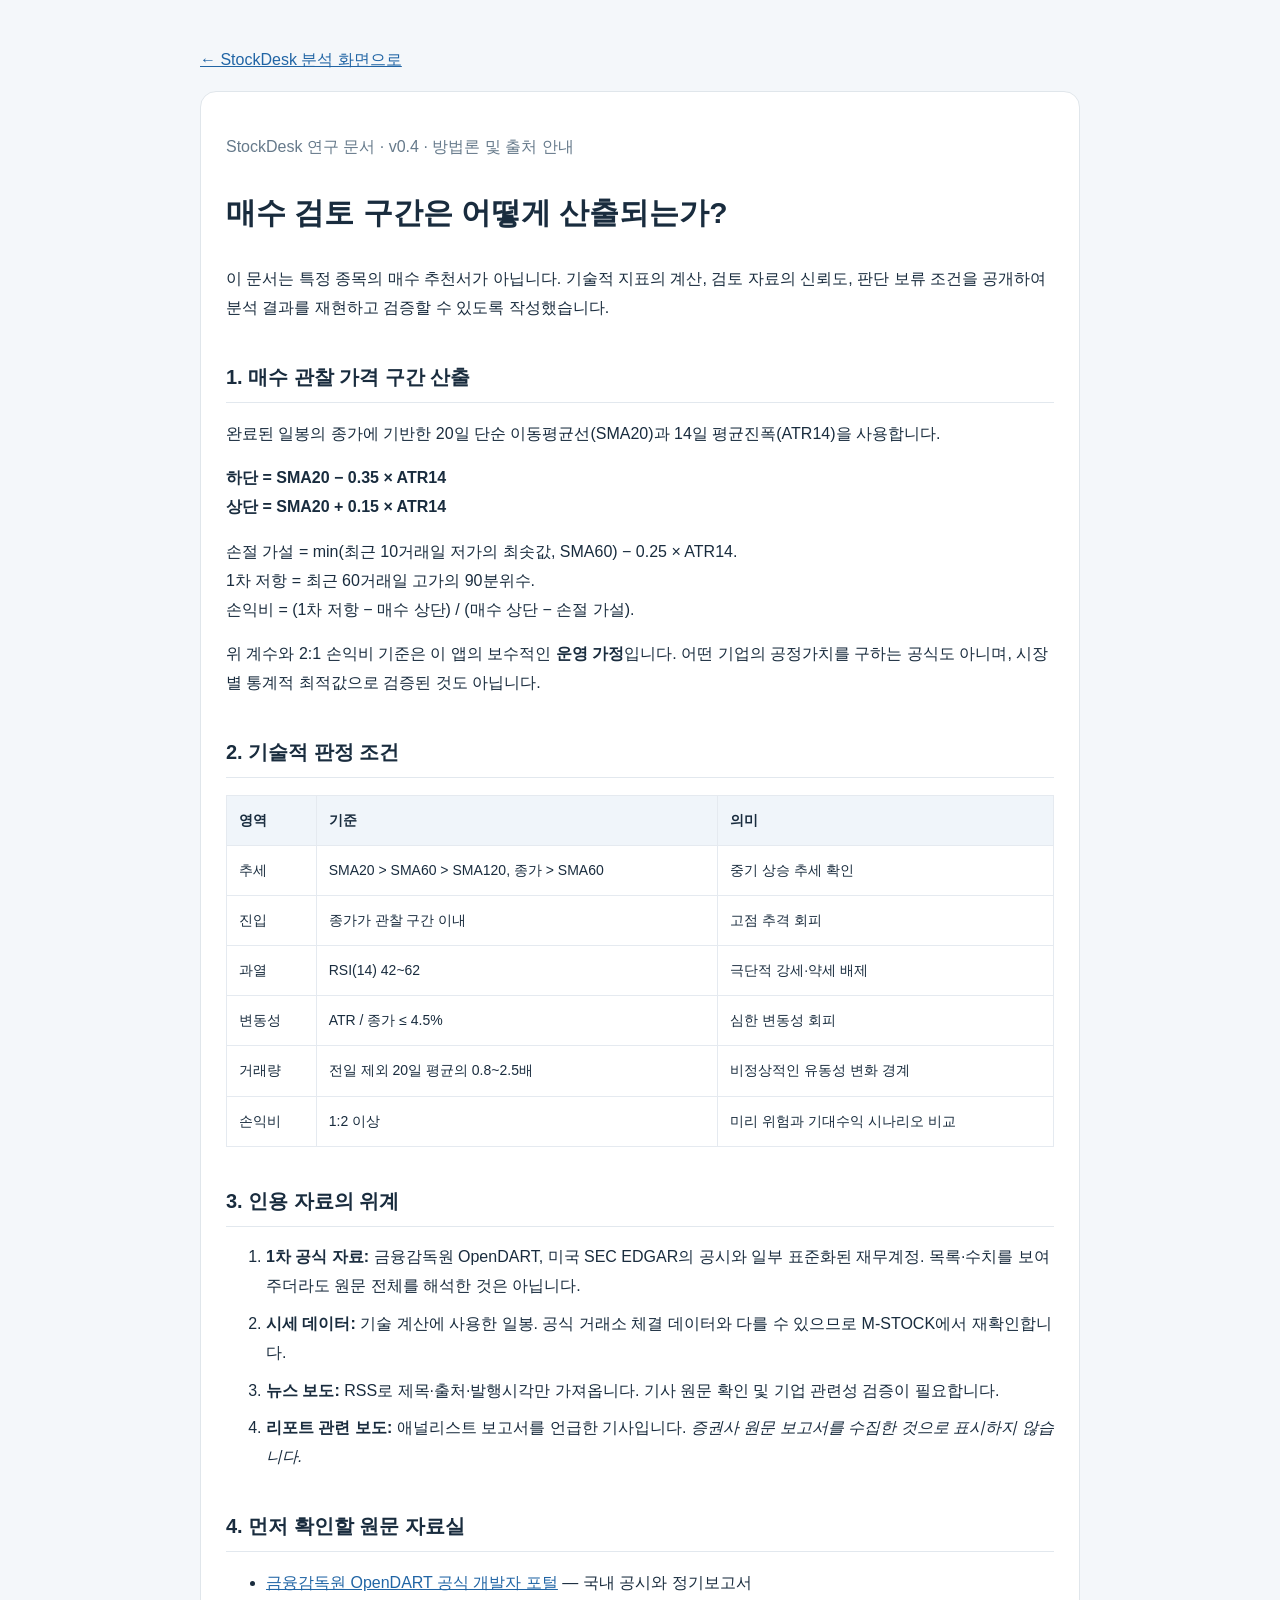
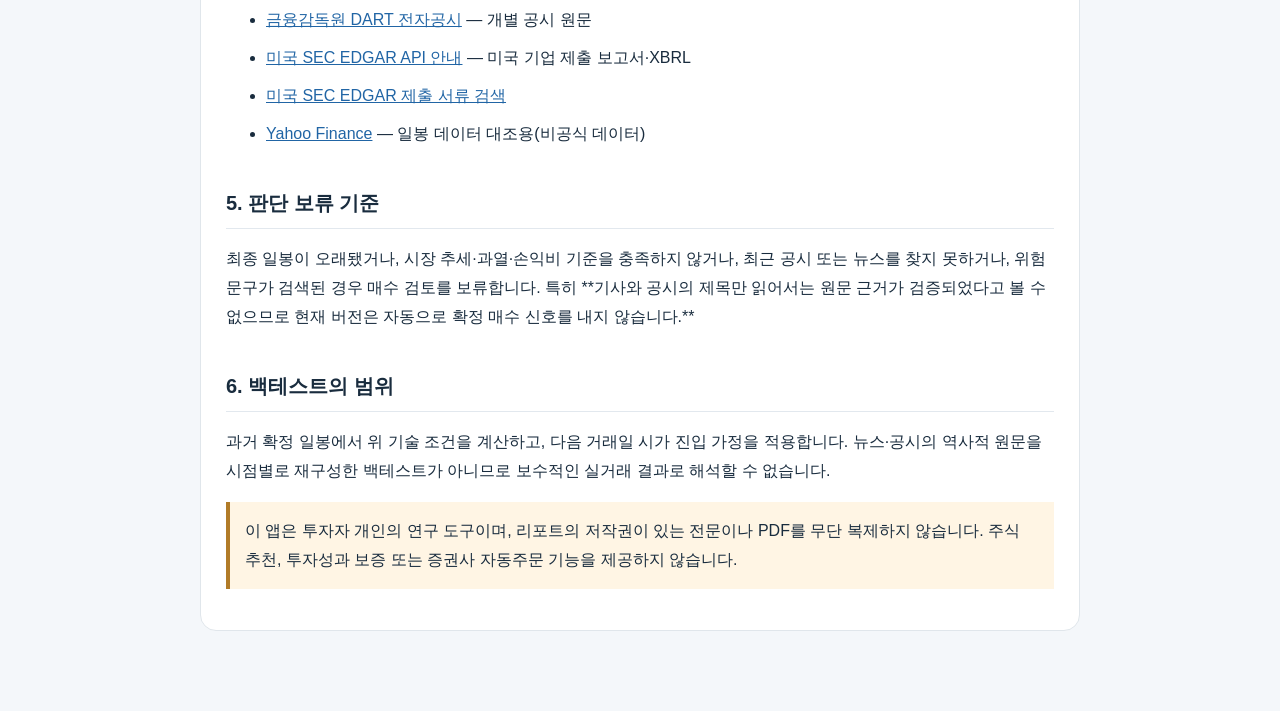
==== static/evidence-guide.html @ 6f180c1d "Restore StockDesk v0.4 source snapshot for safe migration" ====
<!doctype html><html lang="ko"><head><meta charset="utf-8"><meta name="viewport" content="width=device-width,initial-scale=1"><title>StockDesk 분석 근거 문서 | 기준과 검증 절차</title>
<style>body{font-family:-apple-system,BlinkMacSystemFont,'Malgun Gothic',sans-serif;margin:0;background:#f4f7fa;color:#192c3e;line-height:1.8}.wrap{max-width:880px;margin:0 auto;padding:30px 24px 80px}h1{font-size:30px}h2{font-size:20px;border-bottom:1px solid #e2e8ee;padding-bottom:7px;margin-top:36px}a{color:#2165a5}article{padding:25px;background:white;border:1px solid #e0e6eb;border-radius:16px}li{margin:9px 0}.muted{color:#667a8b}.caution{background:#fff5e4;border-left:4px solid #b17b28;padding:15px}table{border-collapse:collapse;width:100%;font-size:14px}td,th{border:1px solid #e5eaf0;padding:12px;vertical-align:top}th{background:#f0f5fa;text-align:left}</style></head><body><main class="wrap"><p><a href="/">← StockDesk 분석 화면으로</a></p><article><p class="muted">StockDesk 연구 문서 · v0.4 · 방법론 및 출처 안내</p><h1>매수 검토 구간은 어떻게 산출되는가?</h1><p>이 문서는 특정 종목의 매수 추천서가 아닙니다. 기술적 지표의 계산, 검토 자료의 신뢰도, 판단 보류 조건을 공개하여 분석 결과를 재현하고 검증할 수 있도록 작성했습니다.</p>
<h2>1. 매수 관찰 가격 구간 산출</h2><p>완료된 일봉의 종가에 기반한 20일 단순 이동평균선(SMA20)과 14일 평균진폭(ATR14)을 사용합니다.</p><p><strong>하단 = SMA20 − 0.35 × ATR14</strong><br><strong>상단 = SMA20 + 0.15 × ATR14</strong></p><p>손절 가설 = min(최근 10거래일 저가의 최솟값, SMA60) − 0.25 × ATR14.<br>1차 저항 = 최근 60거래일 고가의 90분위수.<br>손익비 = (1차 저항 − 매수 상단) / (매수 상단 − 손절 가설).</p><p>위 계수와 2:1 손익비 기준은 이 앱의 보수적인 <strong>운영 가정</strong>입니다. 어떤 기업의 공정가치를 구하는 공식도 아니며, 시장별 통계적 최적값으로 검증된 것도 아닙니다.</p>
<h2>2. 기술적 판정 조건</h2><table><thead><tr><th>영역</th><th>기준</th><th>의미</th></tr></thead><tbody><tr><td>추세</td><td>SMA20 &gt; SMA60 &gt; SMA120, 종가 &gt; SMA60</td><td>중기 상승 추세 확인</td></tr><tr><td>진입</td><td>종가가 관찰 구간 이내</td><td>고점 추격 회피</td></tr><tr><td>과열</td><td>RSI(14) 42~62</td><td>극단적 강세·약세 배제</td></tr><tr><td>변동성</td><td>ATR / 종가 ≤ 4.5%</td><td>심한 변동성 회피</td></tr><tr><td>거래량</td><td>전일 제외 20일 평균의 0.8~2.5배</td><td>비정상적인 유동성 변화 경계</td></tr><tr><td>손익비</td><td>1:2 이상</td><td>미리 위험과 기대수익 시나리오 비교</td></tr></tbody></table>
<h2>3. 인용 자료의 위계</h2><ol><li><strong>1차 공식 자료:</strong> 금융감독원 OpenDART, 미국 SEC EDGAR의 공시와 일부 표준화된 재무계정. 목록·수치를 보여주더라도 원문 전체를 해석한 것은 아닙니다.</li><li><strong>시세 데이터:</strong> 기술 계산에 사용한 일봉. 공식 거래소 체결 데이터와 다를 수 있으므로 M-STOCK에서 재확인합니다.</li><li><strong>뉴스 보도:</strong> RSS로 제목·출처·발행시각만 가져옵니다. 기사 원문 확인 및 기업 관련성 검증이 필요합니다.</li><li><strong>리포트 관련 보도:</strong> 애널리스트 보고서를 언급한 기사입니다. <em>증권사 원문 보고서를 수집한 것으로 표시하지 않습니다.</em></li></ol>
<h2>4. 먼저 확인할 원문 자료실</h2><ul><li><a href="https://opendart.fss.or.kr/" target="_blank" rel="noopener noreferrer">금융감독원 OpenDART 공식 개발자 포털</a> — 국내 공시와 정기보고서</li><li><a href="https://dart.fss.or.kr/" target="_blank" rel="noopener noreferrer">금융감독원 DART 전자공시</a> — 개별 공시 원문</li><li><a href="https://www.sec.gov/search-filings/edgar-application-programming-interfaces" target="_blank" rel="noopener noreferrer">미국 SEC EDGAR API 안내</a> — 미국 기업 제출 보고서·XBRL</li><li><a href="https://www.sec.gov/edgar/search/" target="_blank" rel="noopener noreferrer">미국 SEC EDGAR 제출 서류 검색</a></li><li><a href="https://finance.yahoo.com/" target="_blank" rel="noopener noreferrer">Yahoo Finance</a> — 일봉 데이터 대조용(비공식 데이터)</li></ul>
<h2>5. 판단 보류 기준</h2><p>최종 일봉이 오래됐거나, 시장 추세·과열·손익비 기준을 충족하지 않거나, 최근 공시 또는 뉴스를 찾지 못하거나, 위험 문구가 검색된 경우 매수 검토를 보류합니다. 특히 **기사와 공시의 제목만 읽어서는 원문 근거가 검증되었다고 볼 수 없으므로 현재 버전은 자동으로 확정 매수 신호를 내지 않습니다.**</p>
<h2>6. 백테스트의 범위</h2><p>과거 확정 일봉에서 위 기술 조건을 계산하고, 다음 거래일 시가 진입 가정을 적용합니다. 뉴스·공시의 역사적 원문을 시점별로 재구성한 백테스트가 아니므로 보수적인 실거래 결과로 해석할 수 없습니다.</p><p class="caution">이 앱은 투자자 개인의 연구 도구이며, 리포트의 저작권이 있는 전문이나 PDF를 무단 복제하지 않습니다. 주식 추천, 투자성과 보증 또는 증권사 자동주문 기능을 제공하지 않습니다.</p></article></main></body></html>
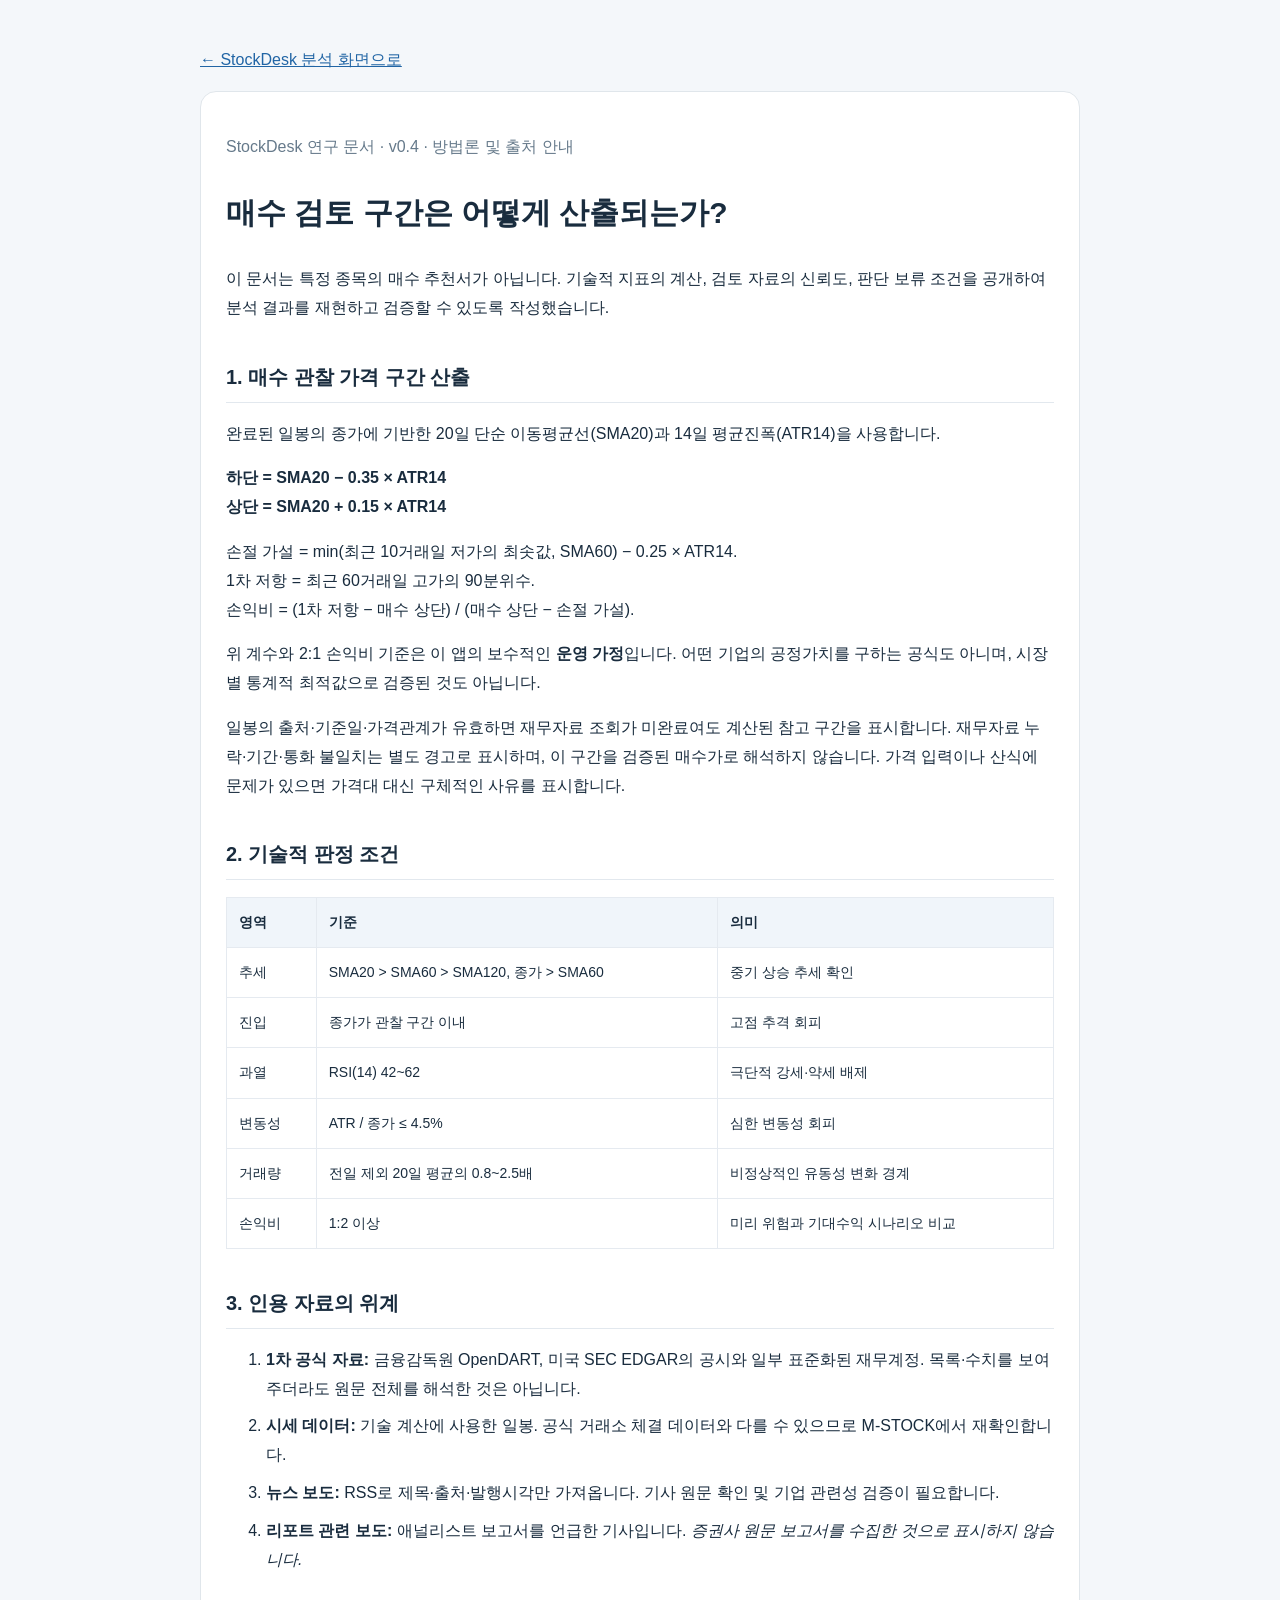
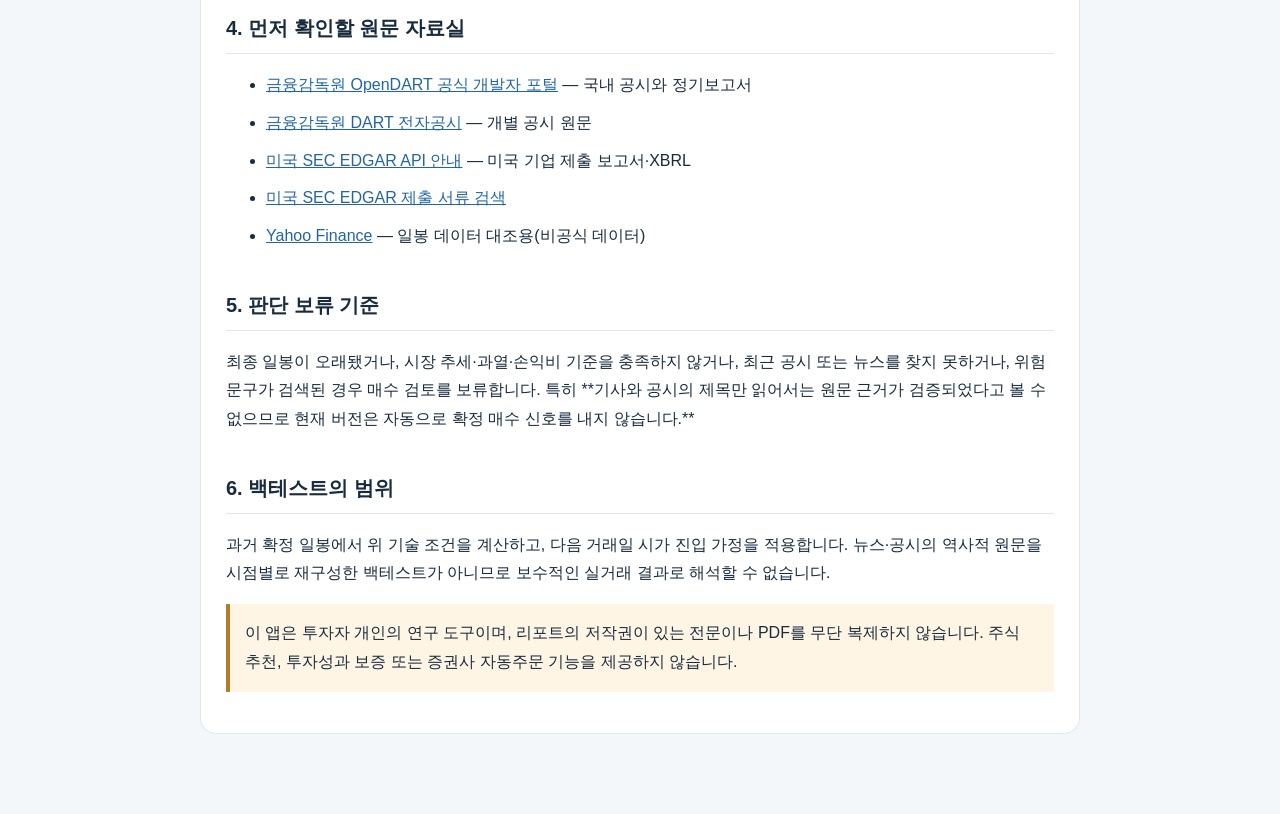
==== commit 40c73bd1: "Add stock timing summary, Naver research, US macro checks and stock questions Preserve existing DART" ====
--- a/static/evidence-guide.html
+++ b/static/evidence-guide.html
@@ -1,6 +1,7 @@
 <!doctype html><html lang="ko"><head><meta charset="utf-8"><meta name="viewport" content="width=device-width,initial-scale=1"><title>StockDesk 분석 근거 문서 | 기준과 검증 절차</title>
 <style>body{font-family:-apple-system,BlinkMacSystemFont,'Malgun Gothic',sans-serif;margin:0;background:#f4f7fa;color:#192c3e;line-height:1.8}.wrap{max-width:880px;margin:0 auto;padding:30px 24px 80px}h1{font-size:30px}h2{font-size:20px;border-bottom:1px solid #e2e8ee;padding-bottom:7px;margin-top:36px}a{color:#2165a5}article{padding:25px;background:white;border:1px solid #e0e6eb;border-radius:16px}li{margin:9px 0}.muted{color:#667a8b}.caution{background:#fff5e4;border-left:4px solid #b17b28;padding:15px}table{border-collapse:collapse;width:100%;font-size:14px}td,th{border:1px solid #e5eaf0;padding:12px;vertical-align:top}th{background:#f0f5fa;text-align:left}</style></head><body><main class="wrap"><p><a href="/">← StockDesk 분석 화면으로</a></p><article><p class="muted">StockDesk 연구 문서 · v0.4 · 방법론 및 출처 안내</p><h1>매수 검토 구간은 어떻게 산출되는가?</h1><p>이 문서는 특정 종목의 매수 추천서가 아닙니다. 기술적 지표의 계산, 검토 자료의 신뢰도, 판단 보류 조건을 공개하여 분석 결과를 재현하고 검증할 수 있도록 작성했습니다.</p>
 <h2>1. 매수 관찰 가격 구간 산출</h2><p>완료된 일봉의 종가에 기반한 20일 단순 이동평균선(SMA20)과 14일 평균진폭(ATR14)을 사용합니다.</p><p><strong>하단 = SMA20 − 0.35 × ATR14</strong><br><strong>상단 = SMA20 + 0.15 × ATR14</strong></p><p>손절 가설 = min(최근 10거래일 저가의 최솟값, SMA60) − 0.25 × ATR14.<br>1차 저항 = 최근 60거래일 고가의 90분위수.<br>손익비 = (1차 저항 − 매수 상단) / (매수 상단 − 손절 가설).</p><p>위 계수와 2:1 손익비 기준은 이 앱의 보수적인 <strong>운영 가정</strong>입니다. 어떤 기업의 공정가치를 구하는 공식도 아니며, 시장별 통계적 최적값으로 검증된 것도 아닙니다.</p>
+<p>일봉의 출처·기준일·가격관계가 유효하면 재무자료 조회가 미완료여도 계산된 참고 구간을 표시합니다. 재무자료 누락·기간·통화 불일치는 별도 경고로 표시하며, 이 구간을 검증된 매수가로 해석하지 않습니다. 가격 입력이나 산식에 문제가 있으면 가격대 대신 구체적인 사유를 표시합니다.</p>
 <h2>2. 기술적 판정 조건</h2><table><thead><tr><th>영역</th><th>기준</th><th>의미</th></tr></thead><tbody><tr><td>추세</td><td>SMA20 &gt; SMA60 &gt; SMA120, 종가 &gt; SMA60</td><td>중기 상승 추세 확인</td></tr><tr><td>진입</td><td>종가가 관찰 구간 이내</td><td>고점 추격 회피</td></tr><tr><td>과열</td><td>RSI(14) 42~62</td><td>극단적 강세·약세 배제</td></tr><tr><td>변동성</td><td>ATR / 종가 ≤ 4.5%</td><td>심한 변동성 회피</td></tr><tr><td>거래량</td><td>전일 제외 20일 평균의 0.8~2.5배</td><td>비정상적인 유동성 변화 경계</td></tr><tr><td>손익비</td><td>1:2 이상</td><td>미리 위험과 기대수익 시나리오 비교</td></tr></tbody></table>
 <h2>3. 인용 자료의 위계</h2><ol><li><strong>1차 공식 자료:</strong> 금융감독원 OpenDART, 미국 SEC EDGAR의 공시와 일부 표준화된 재무계정. 목록·수치를 보여주더라도 원문 전체를 해석한 것은 아닙니다.</li><li><strong>시세 데이터:</strong> 기술 계산에 사용한 일봉. 공식 거래소 체결 데이터와 다를 수 있으므로 M-STOCK에서 재확인합니다.</li><li><strong>뉴스 보도:</strong> RSS로 제목·출처·발행시각만 가져옵니다. 기사 원문 확인 및 기업 관련성 검증이 필요합니다.</li><li><strong>리포트 관련 보도:</strong> 애널리스트 보고서를 언급한 기사입니다. <em>증권사 원문 보고서를 수집한 것으로 표시하지 않습니다.</em></li></ol>
 <h2>4. 먼저 확인할 원문 자료실</h2><ul><li><a href="https://opendart.fss.or.kr/" target="_blank" rel="noopener noreferrer">금융감독원 OpenDART 공식 개발자 포털</a> — 국내 공시와 정기보고서</li><li><a href="https://dart.fss.or.kr/" target="_blank" rel="noopener noreferrer">금융감독원 DART 전자공시</a> — 개별 공시 원문</li><li><a href="https://www.sec.gov/search-filings/edgar-application-programming-interfaces" target="_blank" rel="noopener noreferrer">미국 SEC EDGAR API 안내</a> — 미국 기업 제출 보고서·XBRL</li><li><a href="https://www.sec.gov/edgar/search/" target="_blank" rel="noopener noreferrer">미국 SEC EDGAR 제출 서류 검색</a></li><li><a href="https://finance.yahoo.com/" target="_blank" rel="noopener noreferrer">Yahoo Finance</a> — 일봉 데이터 대조용(비공식 데이터)</li></ul>
